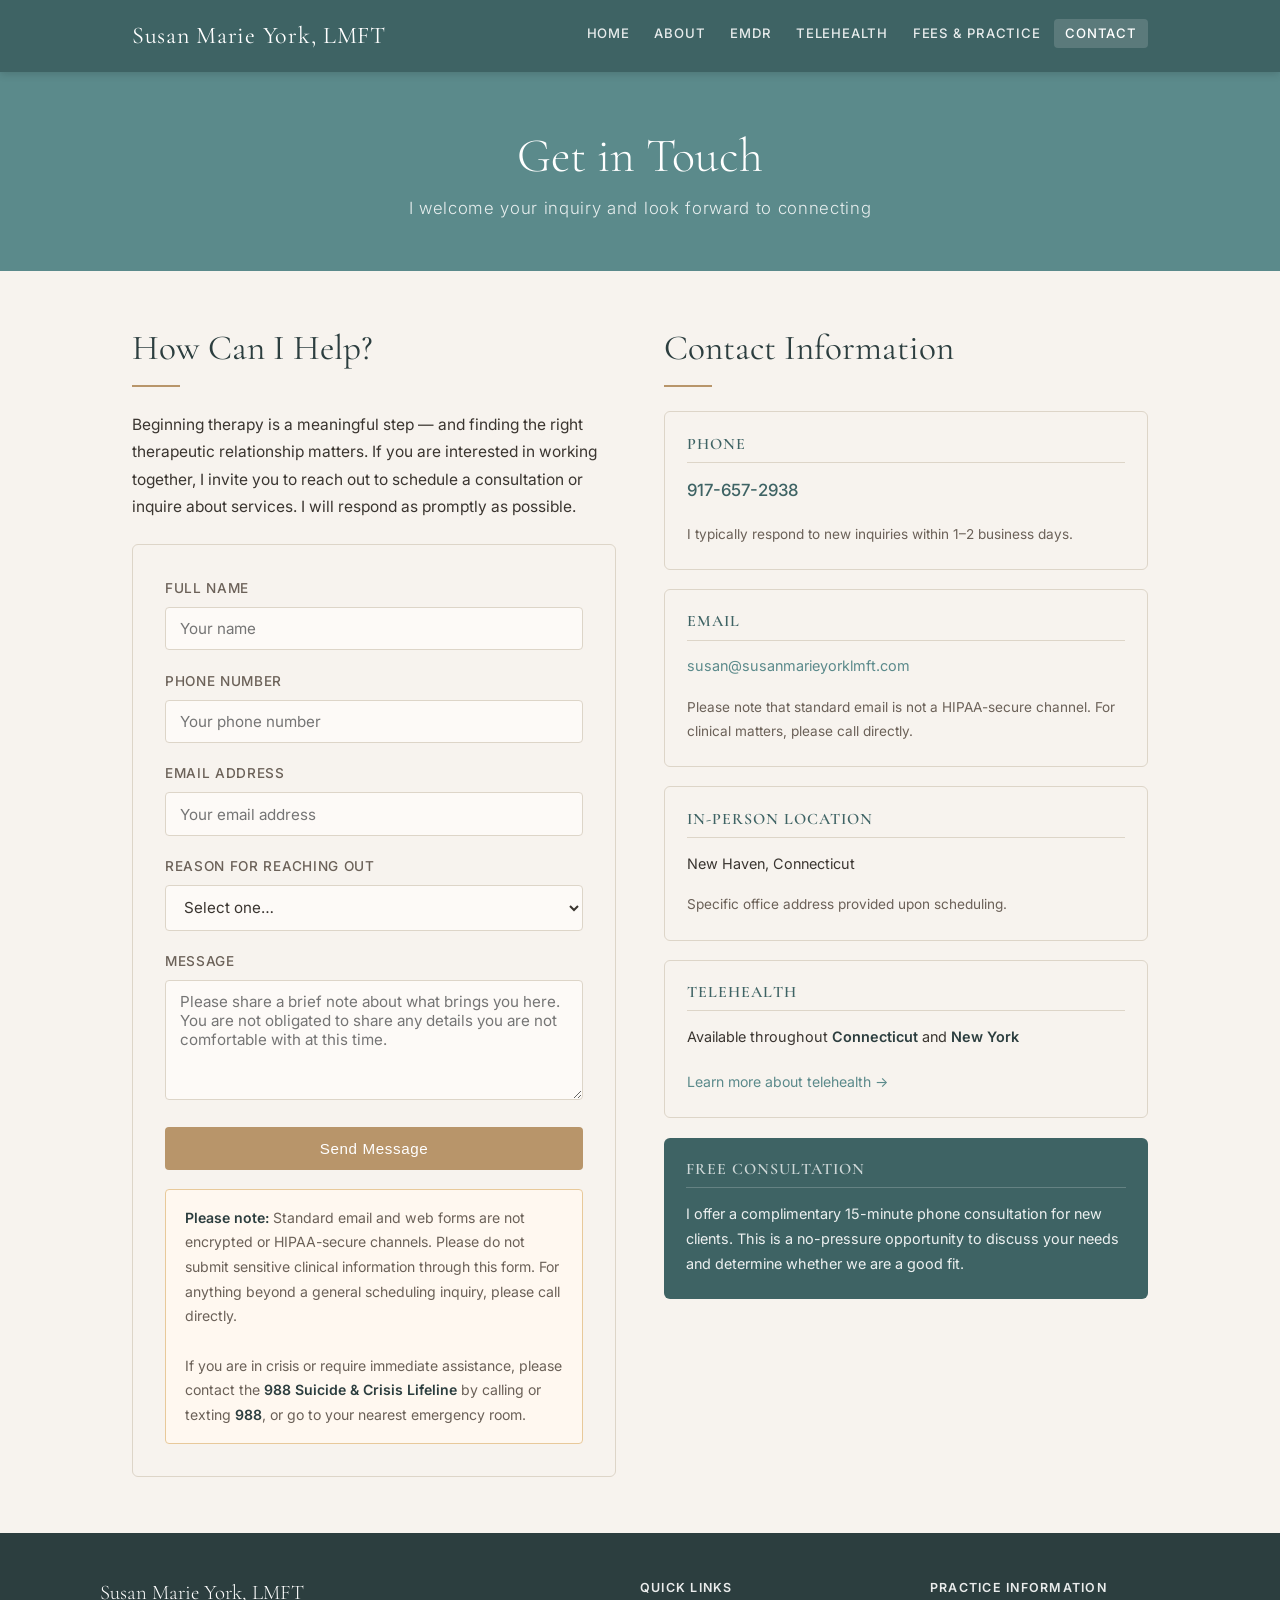
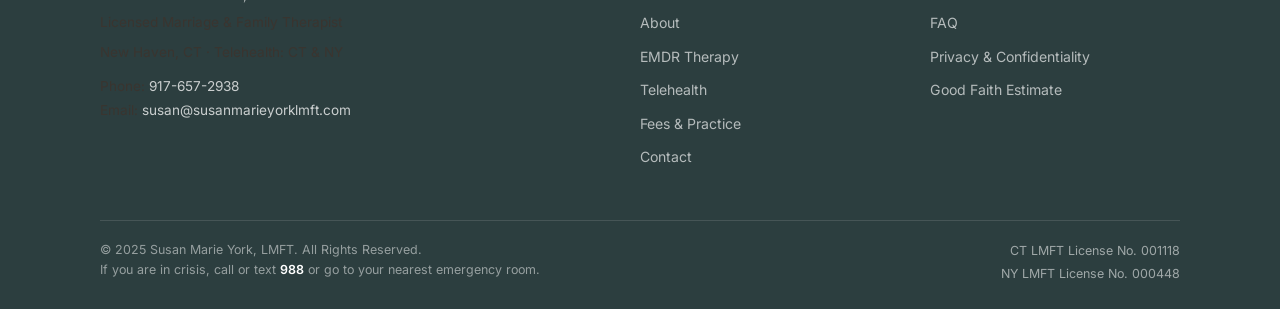
==== contact.html @ 1f76d9bb "Add files via upload" ====
<!DOCTYPE html>
<html lang="en">
<head>
  <meta charset="UTF-8">
  <meta name="viewport" content="width=device-width, initial-scale=1.0">
  <title>Contact Susan Marie York, LMFT | New Haven, CT Trauma Therapist</title>
  <meta name="description" content="Contact Susan Marie York, LMFT to inquire about trauma therapy, EMDR, and individualized care for PTSD, burnout, anxiety, and complex trauma in New Haven, CT.">
  <link rel="stylesheet" href="style.css">
</head>
<body>

  <nav class="site-nav">
    <div class="nav-inner">
      <a href="index.html" class="nav-logo">Susan Marie York, LMFT</a>
      <button class="nav-toggle" aria-label="Toggle menu" onclick="toggleNav()">
        <span></span><span></span><span></span>
      </button>
      <ul class="nav-links" id="nav-links">
        <li><a href="index.html">Home</a></li>
        <li><a href="about.html">About</a></li>
        <li><a href="emdr.html">EMDR</a></li>
        <li><a href="telehealth.html">Telehealth</a></li>
        <li><a href="fees.html">Fees &amp; Practice</a></li>
        <li><a href="contact.html" class="active">Contact</a></li>
      </ul>
    </div>
  </nav>

  <div class="page-hero">
    <h1>Get in Touch</h1>
    <p class="subtitle">I welcome your inquiry and look forward to connecting</p>
  </div>

  <section class="section section-cream">
    <div class="container">
      <div class="two-col" style="gap:3rem; align-items:start;">

        <!-- Contact form -->
        <div>
          <h2>How Can I Help?</h2>
          <div class="divider"></div>
          <p>
            Beginning therapy is a meaningful step — and finding the right therapeutic relationship matters. If you are interested in working together, I invite you to reach out to schedule a consultation or inquire about services. I will respond as promptly as possible.
          </p>

          <div class="contact-form" style="margin-top:1.5rem;">
            <div class="form-group">
              <label for="name">Full Name</label>
              <input type="text" id="name" name="name" placeholder="Your name" required>
            </div>
            <div class="form-group">
              <label for="phone">Phone Number</label>
              <input type="tel" id="phone" name="phone" placeholder="Your phone number">
            </div>
            <div class="form-group">
              <label for="email">Email Address</label>
              <input type="email" id="email" name="email" placeholder="Your email address" required>
            </div>
            <div class="form-group">
              <label for="reason">Reason for Reaching Out</label>
              <select id="reason" name="reason">
                <option value="">Select one…</option>
                <option value="consultation">Schedule a free consultation</option>
                <option value="individual">Individual therapy inquiry</option>
                <option value="emdr">EMDR therapy inquiry</option>
                <option value="telehealth">Telehealth inquiry</option>
                <option value="fees">Questions about fees / insurance</option>
                <option value="other">Other</option>
              </select>
            </div>
            <div class="form-group">
              <label for="message">Message</label>
              <textarea id="message" name="message" placeholder="Please share a brief note about what brings you here. You are not obligated to share any details you are not comfortable with at this time."></textarea>
            </div>
            <button type="button" class="btn-submit" onclick="handleSubmit()">Send Message</button>

            <div class="crisis-notice">
              <strong>Please note:</strong> Standard email and web forms are not encrypted or HIPAA-secure channels. Please do not submit sensitive clinical information through this form. For anything beyond a general scheduling inquiry, please call directly.<br><br>
              If you are in crisis or require immediate assistance, please contact the <strong>988 Suicide &amp; Crisis Lifeline</strong> by calling or texting <strong>988</strong>, or go to your nearest emergency room.
            </div>
          </div>

          <div id="form-success" style="display:none; background:#e8f5e9; border:1px solid #a5d6a7; border-radius:4px; padding:1.2rem; margin-top:1rem; color:#2e7d32;">
            <strong>Thank you for reaching out.</strong> I will respond to your inquiry within 1–2 business days.
          </div>
        </div>

        <!-- Contact info sidebar -->
        <div>
          <h2>Contact Information</h2>
          <div class="divider"></div>

          <div class="sidebar-card">
            <h4>Phone</h4>
            <p><a href="tel:9176572938" style="font-size:1.05rem; font-weight:500; color:var(--teal-dark);">917-657-2938</a></p>
            <p style="font-size:0.85rem; color:var(--text-light); margin-top:0.3rem;">I typically respond to new inquiries within 1–2 business days.</p>
          </div>

          <div class="sidebar-card">
            <h4>Email</h4>
            <p><a href="mailto:susan@susanmarieyorklmft.com" style="color:var(--teal);">susan@susanmarieyorklmft.com</a></p>
            <p style="font-size:0.85rem; color:var(--text-light); margin-top:0.3rem;">Please note that standard email is not a HIPAA-secure channel. For clinical matters, please call directly.</p>
          </div>

          <div class="sidebar-card">
            <h4>In-Person Location</h4>
            <p style="font-size:0.9rem;">New Haven, Connecticut</p>
            <p style="font-size:0.85rem; color:var(--text-light); margin-top:0.3rem;">Specific office address provided upon scheduling.</p>
          </div>

          <div class="sidebar-card">
            <h4>Telehealth</h4>
            <p style="font-size:0.9rem;">Available throughout <strong>Connecticut</strong> and <strong>New York</strong></p>
            <a href="telehealth.html" style="font-size:0.88rem;">Learn more about telehealth →</a>
          </div>

          <div class="sidebar-card" style="background:var(--teal-dark); border:none;">
            <h4 style="color:rgba(255,255,255,0.75); border-bottom-color:rgba(255,255,255,0.2);">Free Consultation</h4>
            <p style="color:rgba(255,255,255,0.9); font-size:0.9rem;">I offer a complimentary 15-minute phone consultation for new clients. This is a no-pressure opportunity to discuss your needs and determine whether we are a good fit.</p>
          </div>
        </div>

      </div>
    </div>
  </section>

  <footer class="site-footer">
    <div class="footer-inner">
      <div class="footer-grid">
        <div class="footer-brand">
          <h3>Susan Marie York, LMFT</h3>
          <p>Licensed Marriage &amp; Family Therapist</p>
          <p>New Haven, CT · Telehealth: CT &amp; NY</p>
          <p style="margin-top:0.6rem;">
            Phone: <a href="tel:9176572938" style="color:rgba(255,255,255,0.75);">917-657-2938</a><br>
            Email: <a href="mailto:susan@susanmarieyorklmft.com" style="color:rgba(255,255,255,0.75);">susan@susanmarieyorklmft.com</a>
          </p>
        </div>
        <div class="footer-col">
          <h4>Quick Links</h4>
          <ul>
            <li><a href="about.html">About</a></li>
            <li><a href="emdr.html">EMDR Therapy</a></li>
            <li><a href="telehealth.html">Telehealth</a></li>
            <li><a href="fees.html">Fees &amp; Practice</a></li>
            <li><a href="contact.html">Contact</a></li>
          </ul>
        </div>
        <div class="footer-col">
          <h4>Practice Information</h4>
          <ul>
            <li><a href="faq.html">FAQ</a></li>
            <li><a href="privacy.html">Privacy &amp; Confidentiality</a></li>
            <li><a href="privacy.html#good-faith">Good Faith Estimate</a></li>
          </ul>
        </div>
      </div>
      <div class="footer-bottom">
        <div class="footer-legal">
          &copy; 2025 Susan Marie York, LMFT. All Rights Reserved.<br>
          If you are in crisis, call or text <strong style="color:#fff;">988</strong> or go to your nearest emergency room.
        </div>
        <div class="footer-license">
          CT LMFT License No. 001118<br>
          NY LMFT License No. 000448
        </div>
      </div>
    </div>
  </footer>

  <script>
    function toggleNav() {
      document.getElementById('nav-links').classList.toggle('open');
    }
    function handleSubmit() {
      const name = document.getElementById('name').value;
      const email = document.getElementById('email').value;
      if (!name || !email) {
        alert('Please provide your name and email address.');
        return;
      }
      document.querySelector('.contact-form').style.display = 'none';
      document.getElementById('form-success').style.display = 'block';
    }
  </script>
</body>
</html>
---- style.css ----
/* ============================================================
   Susan Marie York, LMFT — Shared Stylesheet
   Palette: Slate teal header, warm cream body, soft gold accents
   ============================================================ */

@import url('https://fonts.googleapis.com/css2?family=Cormorant+Garamond:ital,wght@0,300;0,400;0,600;1,300;1,400&family=Inter:wght@300;400;500;600&display=swap');

/* ── Tokens ── */
:root {
  --teal:        #5b8a8b;
  --teal-dark:   #3e6364;
  --teal-light:  #7aa8a9;
  --cream:       #f7f3ee;
  --cream-dark:  #ede7de;
  --warm-white:  #fdfaf7;
  --gold:        #b8956a;
  --gold-light:  #d4aa82;
  --slate:       #2c3e3f;
  --text:        #3a3530;
  --text-light:  #6b6158;
  --border:      #ddd5c8;

  --font-display: 'Cormorant Garamond', Georgia, serif;
  --font-body:    'Inter', system-ui, sans-serif;

  --max-w: 1080px;
  --radius: 4px;
  --shadow: 0 2px 16px rgba(44,62,63,0.10);
}

/* ── Reset ── */
*, *::before, *::after { box-sizing: border-box; margin: 0; padding: 0; }
html { scroll-behavior: smooth; }
body {
  font-family: var(--font-body);
  font-size: 16px;
  line-height: 1.75;
  color: var(--text);
  background: var(--warm-white);
}
img { display: block; max-width: 100%; }
a { color: var(--teal); text-decoration: none; }
a:hover { color: var(--teal-dark); text-decoration: underline; }

/* ── Typography ── */
h1, h2, h3, h4 {
  font-family: var(--font-display);
  font-weight: 400;
  color: var(--slate);
  line-height: 1.2;
}
h1 { font-size: clamp(2rem, 4vw, 3rem); }
h2 { font-size: clamp(1.6rem, 3vw, 2.2rem); margin-bottom: 1rem; }
h3 { font-size: clamp(1.2rem, 2vw, 1.5rem); margin-bottom: 0.6rem; }
h4 { font-size: 1.1rem; font-weight: 600; margin-bottom: 0.4rem; }
p  { margin-bottom: 1.1rem; color: var(--text); font-size: 0.97rem; }
p:last-child { margin-bottom: 0; }
ul, ol { padding-left: 1.4rem; margin-bottom: 1.1rem; }
li { margin-bottom: 0.35rem; font-size: 0.97rem; }
strong { font-weight: 600; color: var(--slate); }

/* ── Nav ── */
.site-nav {
  background: var(--teal-dark);
  position: sticky;
  top: 0;
  z-index: 100;
  box-shadow: 0 2px 8px rgba(0,0,0,0.15);
}
.nav-inner {
  max-width: var(--max-w);
  margin: 0 auto;
  padding: 0 2rem;
  display: flex;
  align-items: center;
  justify-content: space-between;
  height: 72px;
}
.nav-logo {
  font-family: var(--font-display);
  font-size: 1.5rem;
  color: #fff;
  font-weight: 400;
  letter-spacing: 0.03em;
  white-space: nowrap;
}
.nav-logo:hover { text-decoration: none; color: var(--cream); }
.nav-links {
  display: flex;
  gap: 0.15rem;
  list-style: none;
  padding: 0;
  margin: 0;
}
.nav-links a {
  color: rgba(255,255,255,0.88);
  font-size: 0.82rem;
  font-weight: 500;
  letter-spacing: 0.06em;
  text-transform: uppercase;
  padding: 0.4rem 0.7rem;
  border-radius: var(--radius);
  transition: background 0.2s, color 0.2s;
}
.nav-links a:hover,
.nav-links a.active {
  background: rgba(255,255,255,0.15);
  color: #fff;
  text-decoration: none;
}
.nav-toggle {
  display: none;
  background: none;
  border: none;
  cursor: pointer;
  flex-direction: column;
  gap: 5px;
  padding: 4px;
}
.nav-toggle span {
  display: block;
  width: 24px;
  height: 2px;
  background: #fff;
  border-radius: 2px;
  transition: all 0.3s;
}

/* ── Hero / Page Header ── */
.page-hero {
  background: var(--teal);
  color: #fff;
  padding: 3.5rem 2rem 3rem;
  text-align: center;
}
.page-hero h1 {
  color: #fff;
  font-weight: 300;
  margin-bottom: 0.5rem;
}
.page-hero .subtitle {
  color: rgba(255,255,255,0.85);
  font-size: 1.05rem;
  font-family: var(--font-body);
  font-weight: 300;
  letter-spacing: 0.04em;
}

/* ── Homepage Hero ── */
.home-hero {
  background: var(--teal);
  padding: 4rem 2rem;
}
.home-hero-inner {
  max-width: var(--max-w);
  margin: 0 auto;
  display: grid;
  grid-template-columns: 1fr 380px;
  gap: 3rem;
  align-items: center;
}
.home-hero-text h1 {
  color: #fff;
  font-weight: 300;
  margin-bottom: 0.6rem;
  font-size: clamp(1.8rem, 3.5vw, 2.6rem);
}
.home-hero-text .tagline {
  color: rgba(255,255,255,0.85);
  font-size: 1rem;
  font-family: var(--font-body);
  font-weight: 300;
  letter-spacing: 0.04em;
  margin-bottom: 1.8rem;
}
.hero-cta {
  display: inline-block;
  background: var(--gold);
  color: #fff;
  padding: 0.75rem 1.8rem;
  border-radius: var(--radius);
  font-size: 0.9rem;
  font-weight: 500;
  letter-spacing: 0.04em;
  transition: background 0.2s;
}
.hero-cta:hover { background: var(--gold-light); color: #fff; text-decoration: none; }

.home-hero-photo {
  position: relative;
}
.home-hero-photo img {
  width: 100%;
  border-radius: 6px;
  box-shadow: var(--shadow);
  object-fit: cover;
  height: 500px;
}
.photo-caption {
  background: var(--teal-dark);
  color: rgba(255,255,255,0.9);
  text-align: center;
  padding: 0.7rem 1rem;
  font-size: 0.8rem;
  letter-spacing: 0.05em;
  font-family: var(--font-display);
  font-style: italic;
  border-radius: 0 0 6px 6px;
}

/* ── Layout Containers ── */
.container {
  max-width: var(--max-w);
  margin: 0 auto;
  padding: 0 2rem;
}
.section {
  padding: 3.5rem 2rem;
}
.section-cream {
  background: var(--cream);
}
.section-white {
  background: var(--warm-white);
}
.section-teal {
  background: var(--teal);
  color: #fff;
}
.section-teal h2, .section-teal h3, .section-teal p { color: #fff; }

/* ── Two-column layout ── */
.two-col {
  display: grid;
  grid-template-columns: 1fr 1fr;
  gap: 3rem;
  align-items: start;
}
.two-col-aside {
  display: grid;
  grid-template-columns: 1fr 300px;
  gap: 3rem;
  align-items: start;
}

/* ── Cards ── */
.card {
  background: var(--warm-white);
  border: 1px solid var(--border);
  border-radius: 6px;
  padding: 1.6rem;
  box-shadow: var(--shadow);
}
.card-teal {
  background: var(--teal-dark);
  color: #fff;
  border: none;
}
.card-teal h3, .card-teal p, .card-teal li { color: #fff; }
.card-cream {
  background: var(--cream);
  border: 1px solid var(--border);
}
.card-gold {
  background: var(--gold);
  color: #fff;
  border: none;
}
.card-gold p { color: #fff; }

/* ── Sidebar card ── */
.sidebar-card {
  background: var(--cream);
  border: 1px solid var(--border);
  border-radius: 6px;
  padding: 1.4rem;
  margin-bottom: 1.2rem;
}
.sidebar-card h4 {
  color: var(--teal-dark);
  font-family: var(--font-display);
  font-size: 1rem;
  letter-spacing: 0.06em;
  text-transform: uppercase;
  margin-bottom: 0.8rem;
  padding-bottom: 0.5rem;
  border-bottom: 1px solid var(--border);
}
.sidebar-card p, .sidebar-card li { font-size: 0.9rem; }
.sidebar-card a { color: var(--teal); }

/* ── Divider ── */
.divider {
  width: 48px;
  height: 2px;
  background: var(--gold);
  margin: 1rem 0 1.5rem;
}
.divider-center { margin: 1rem auto 1.5rem; }

/* ── Quote / Callout ── */
.callout {
  background: var(--teal);
  color: #fff;
  padding: 2.5rem;
  border-radius: 6px;
  text-align: center;
}
.callout h2 { color: #fff; font-size: clamp(1.6rem, 3vw, 2.2rem); }
.callout p { color: rgba(255,255,255,0.9); }

.pull-quote {
  border-left: 3px solid var(--gold);
  padding: 0.8rem 1.4rem;
  margin: 1.5rem 0;
  font-family: var(--font-display);
  font-size: 1.2rem;
  font-style: italic;
  color: var(--slate);
}

/* ── Badge row ── */
.badge-row {
  display: flex;
  align-items: center;
  gap: 1.2rem;
  flex-wrap: wrap;
  margin-top: 1rem;
}
.badge-row img { height: 70px; width: auto; }

/* ── Credentials grid ── */
.cred-grid {
  display: grid;
  grid-template-columns: repeat(auto-fill, minmax(180px, 1fr));
  gap: 0.6rem;
  margin-top: 0.8rem;
}
.cred-item {
  background: var(--warm-white);
  border: 1px solid var(--border);
  border-radius: var(--radius);
  padding: 0.5rem 0.8rem;
  font-size: 0.88rem;
  color: var(--text);
}

/* ── Fee table ── */
.fee-table {
  width: 100%;
  border-collapse: collapse;
  margin: 1rem 0;
}
.fee-table td {
  padding: 0.75rem 1rem;
  border-bottom: 1px solid var(--border);
  font-size: 0.95rem;
}
.fee-table td:last-child { text-align: right; font-weight: 600; color: var(--teal-dark); }
.fee-table tr:last-child td { border-bottom: none; }

/* ── FAQ accordion ── */
.faq-item {
  border-bottom: 1px solid var(--border);
}
.faq-question {
  width: 100%;
  background: none;
  border: none;
  text-align: left;
  padding: 1.1rem 0;
  font-family: var(--font-display);
  font-size: 1.1rem;
  color: var(--slate);
  cursor: pointer;
  display: flex;
  justify-content: space-between;
  align-items: center;
  gap: 1rem;
}
.faq-question:hover { color: var(--teal-dark); }
.faq-icon {
  font-size: 1.4rem;
  color: var(--gold);
  flex-shrink: 0;
  transition: transform 0.3s;
  font-style: normal;
}
.faq-answer {
  max-height: 0;
  overflow: hidden;
  transition: max-height 0.35s ease, padding 0.35s ease;
}
.faq-answer-inner {
  padding-bottom: 1.1rem;
  font-size: 0.95rem;
  color: var(--text-light);
  line-height: 1.8;
}
.faq-item.open .faq-icon { transform: rotate(45deg); }
.faq-item.open .faq-answer { max-height: 400px; }

/* ── Contact form ── */
.contact-form {
  background: var(--cream);
  border: 1px solid var(--border);
  border-radius: 6px;
  padding: 2rem;
}
.form-group { margin-bottom: 1.2rem; }
.form-group label {
  display: block;
  font-size: 0.85rem;
  font-weight: 500;
  letter-spacing: 0.05em;
  text-transform: uppercase;
  color: var(--text-light);
  margin-bottom: 0.4rem;
}
.form-group input,
.form-group textarea,
.form-group select {
  width: 100%;
  padding: 0.7rem 0.9rem;
  border: 1px solid var(--border);
  border-radius: var(--radius);
  font-family: var(--font-body);
  font-size: 0.95rem;
  color: var(--text);
  background: var(--warm-white);
  transition: border-color 0.2s;
}
.form-group input:focus,
.form-group textarea:focus {
  outline: none;
  border-color: var(--teal);
}
.form-group textarea { resize: vertical; min-height: 120px; }
.btn-submit {
  background: var(--gold);
  color: #fff;
  border: none;
  padding: 0.8rem 2rem;
  font-size: 0.95rem;
  font-weight: 500;
  letter-spacing: 0.04em;
  border-radius: var(--radius);
  cursor: pointer;
  width: 100%;
  transition: background 0.2s;
}
.btn-submit:hover { background: var(--gold-light); }

/* ── Crisis notice ── */
.crisis-notice {
  background: #fff8f0;
  border: 1px solid #e8c99a;
  border-radius: var(--radius);
  padding: 1rem 1.2rem;
  font-size: 0.88rem;
  color: var(--text-light);
  margin-top: 1.2rem;
}

/* ── Footer ── */
.site-footer {
  background: var(--slate);
  color: rgba(255,255,255,0.75);
  padding: 3rem 2rem 1.5rem;
}
.footer-inner {
  max-width: var(--max-w);
  margin: 0 auto;
}
.footer-grid {
  display: grid;
  grid-template-columns: 2fr 1fr 1fr;
  gap: 2.5rem;
  margin-bottom: 2rem;
}
.footer-brand h3 {
  color: #fff;
  font-family: var(--font-display);
  font-size: 1.3rem;
  font-weight: 300;
  margin-bottom: 0.3rem;
}
.footer-brand p { font-size: 0.85rem; margin-bottom: 0.4rem; }
.footer-col h4 {
  color: rgba(255,255,255,0.9);
  font-family: var(--font-body);
  font-size: 0.78rem;
  letter-spacing: 0.1em;
  text-transform: uppercase;
  margin-bottom: 0.8rem;
  font-weight: 600;
}
.footer-col ul { list-style: none; padding: 0; }
.footer-col ul li { margin-bottom: 0.4rem; }
.footer-col ul li a {
  color: rgba(255,255,255,0.65);
  font-size: 0.88rem;
  transition: color 0.2s;
}
.footer-col ul li a:hover { color: #fff; text-decoration: none; }
.footer-bottom {
  border-top: 1px solid rgba(255,255,255,0.12);
  padding-top: 1.2rem;
  display: flex;
  justify-content: space-between;
  align-items: flex-start;
  gap: 1rem;
  flex-wrap: wrap;
}
.footer-legal { font-size: 0.78rem; color: rgba(255,255,255,0.5); line-height: 1.6; }
.footer-license { font-size: 0.78rem; color: rgba(255,255,255,0.55); text-align: right; line-height: 1.8; }

/* ── Telehealth checklist ── */
.check-list { list-style: none; padding: 0; }
.check-list li { padding-left: 1.6rem; position: relative; margin-bottom: 0.5rem; font-size: 0.95rem; }
.check-list li::before { content: "✓"; position: absolute; left: 0; color: var(--gold); font-weight: 600; }

/* ── Specialty tags ── */
.tag-grid { display: flex; flex-wrap: wrap; gap: 0.5rem; margin-top: 0.8rem; }
.tag {
  background: var(--cream-dark);
  color: var(--slate);
  padding: 0.3rem 0.8rem;
  border-radius: 20px;
  font-size: 0.83rem;
  font-weight: 500;
}

/* ── Responsive ── */
@media (max-width: 800px) {
  .home-hero-inner { grid-template-columns: 1fr; }
  .home-hero-photo { order: -1; }
  .home-hero-photo img { height: 360px; }
  .two-col { grid-template-columns: 1fr; }
  .two-col-aside { grid-template-columns: 1fr; }
  .footer-grid { grid-template-columns: 1fr 1fr; }
  .footer-bottom { flex-direction: column; }
  .footer-license { text-align: left; }
}
@media (max-width: 600px) {
  .nav-links { display: none; flex-direction: column; position: absolute; top: 72px; left: 0; right: 0; background: var(--teal-dark); padding: 1rem; gap: 0; }
  .nav-links.open { display: flex; }
  .nav-links a { padding: 0.7rem 1rem; border-radius: 0; }
  .nav-toggle { display: flex; }
  .footer-grid { grid-template-columns: 1fr; }
  .section { padding: 2.5rem 1.2rem; }
  .home-hero { padding: 2.5rem 1.2rem; }
}
@media (prefers-reduced-motion: reduce) {
  * { transition: none !important; animation: none !important; }
}
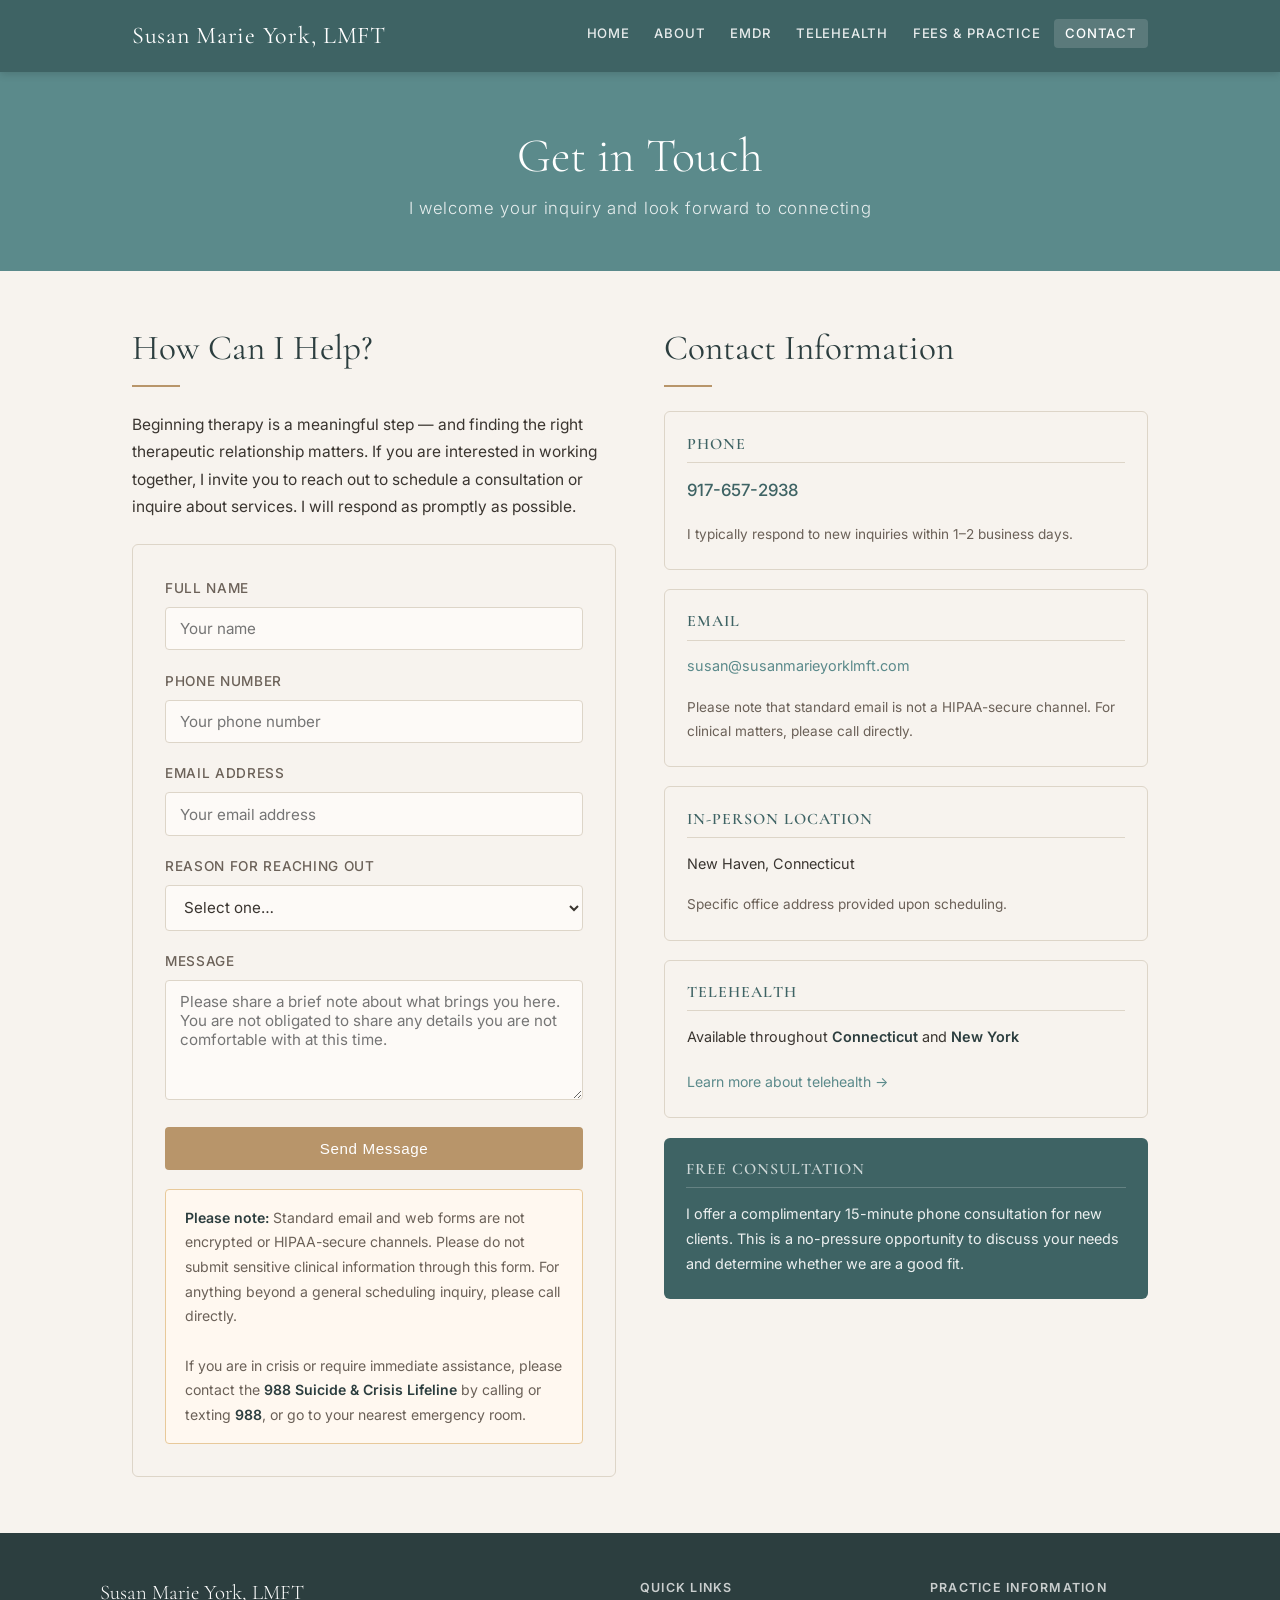
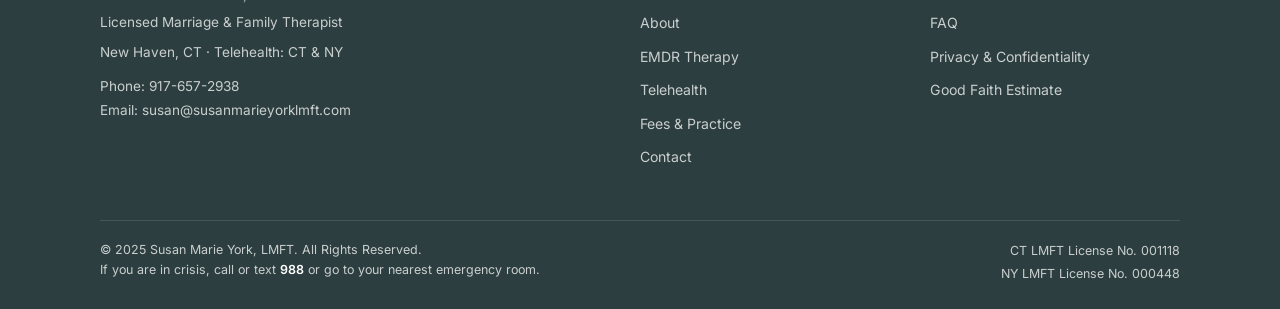
==== commit 5c73e091: "Add files via upload" ====
--- a/contact.html
+++ b/contact.html
@@ -43,7 +43,7 @@
             Beginning therapy is a meaningful step — and finding the right therapeutic relationship matters. If you are interested in working together, I invite you to reach out to schedule a consultation or inquire about services. I will respond as promptly as possible.
           </p>
 
-          <div class="contact-form" style="margin-top:1.5rem;">
+          <form class="contact-form" style="margin-top:1.5rem;" action="https://formspree.io/f/xlgyadvy" method="POST">
             <div class="form-group">
               <label for="name">Full Name</label>
               <input type="text" id="name" name="name" placeholder="Your name" required>
@@ -72,17 +72,13 @@
               <label for="message">Message</label>
               <textarea id="message" name="message" placeholder="Please share a brief note about what brings you here. You are not obligated to share any details you are not comfortable with at this time."></textarea>
             </div>
-            <button type="button" class="btn-submit" onclick="handleSubmit()">Send Message</button>
+            <button type="submit" class="btn-submit">Send Message</button>
 
             <div class="crisis-notice">
               <strong>Please note:</strong> Standard email and web forms are not encrypted or HIPAA-secure channels. Please do not submit sensitive clinical information through this form. For anything beyond a general scheduling inquiry, please call directly.<br><br>
               If you are in crisis or require immediate assistance, please contact the <strong>988 Suicide &amp; Crisis Lifeline</strong> by calling or texting <strong>988</strong>, or go to your nearest emergency room.
             </div>
-          </div>
-
-          <div id="form-success" style="display:none; background:#e8f5e9; border:1px solid #a5d6a7; border-radius:4px; padding:1.2rem; margin-top:1rem; color:#2e7d32;">
-            <strong>Thank you for reaching out.</strong> I will respond to your inquiry within 1–2 business days.
-          </div>
+          </form>
         </div>
 
         <!-- Contact info sidebar -->
@@ -172,16 +168,6 @@
     function toggleNav() {
       document.getElementById('nav-links').classList.toggle('open');
     }
-    function handleSubmit() {
-      const name = document.getElementById('name').value;
-      const email = document.getElementById('email').value;
-      if (!name || !email) {
-        alert('Please provide your name and email address.');
-        return;
-      }
-      document.querySelector('.contact-form').style.display = 'none';
-      document.getElementById('form-success').style.display = 'block';
-    }
   </script>
 </body>
 </html>
--- a/style.css
+++ b/style.css
@@ -467,6 +467,7 @@
   background: var(--slate);
   color: rgba(255,255,255,0.75);
   padding: 3rem 2rem 1.5rem;
+  font-family: var(--font-body);
 }
 .footer-inner {
   max-width: var(--max-w);
@@ -485,9 +486,9 @@
   font-weight: 300;
   margin-bottom: 0.3rem;
 }
-.footer-brand p { font-size: 0.85rem; margin-bottom: 0.4rem; }
+.footer-brand p { font-size: 0.85rem; margin-bottom: 0.4rem; color: rgba(255,255,255,0.75); font-family: var(--font-body); }
 .footer-col h4 {
-  color: rgba(255,255,255,0.9);
+  color: rgba(255,255,255,0.75);
   font-family: var(--font-body);
   font-size: 0.78rem;
   letter-spacing: 0.1em;
@@ -498,8 +499,9 @@
 .footer-col ul { list-style: none; padding: 0; }
 .footer-col ul li { margin-bottom: 0.4rem; }
 .footer-col ul li a {
-  color: rgba(255,255,255,0.65);
+  color: rgba(255,255,255,0.75);
   font-size: 0.88rem;
+  font-family: var(--font-body);
   transition: color 0.2s;
 }
 .footer-col ul li a:hover { color: #fff; text-decoration: none; }
@@ -512,8 +514,8 @@
   gap: 1rem;
   flex-wrap: wrap;
 }
-.footer-legal { font-size: 0.78rem; color: rgba(255,255,255,0.5); line-height: 1.6; }
-.footer-license { font-size: 0.78rem; color: rgba(255,255,255,0.55); text-align: right; line-height: 1.8; }
+.footer-legal { font-size: 0.78rem; color: rgba(255,255,255,0.75); line-height: 1.6; font-family: var(--font-body); }
+.footer-license { font-size: 0.78rem; color: rgba(255,255,255,0.75); text-align: right; line-height: 1.8; font-family: var(--font-body); }
 
 /* ── Telehealth checklist ── */
 .check-list { list-style: none; padding: 0; }
